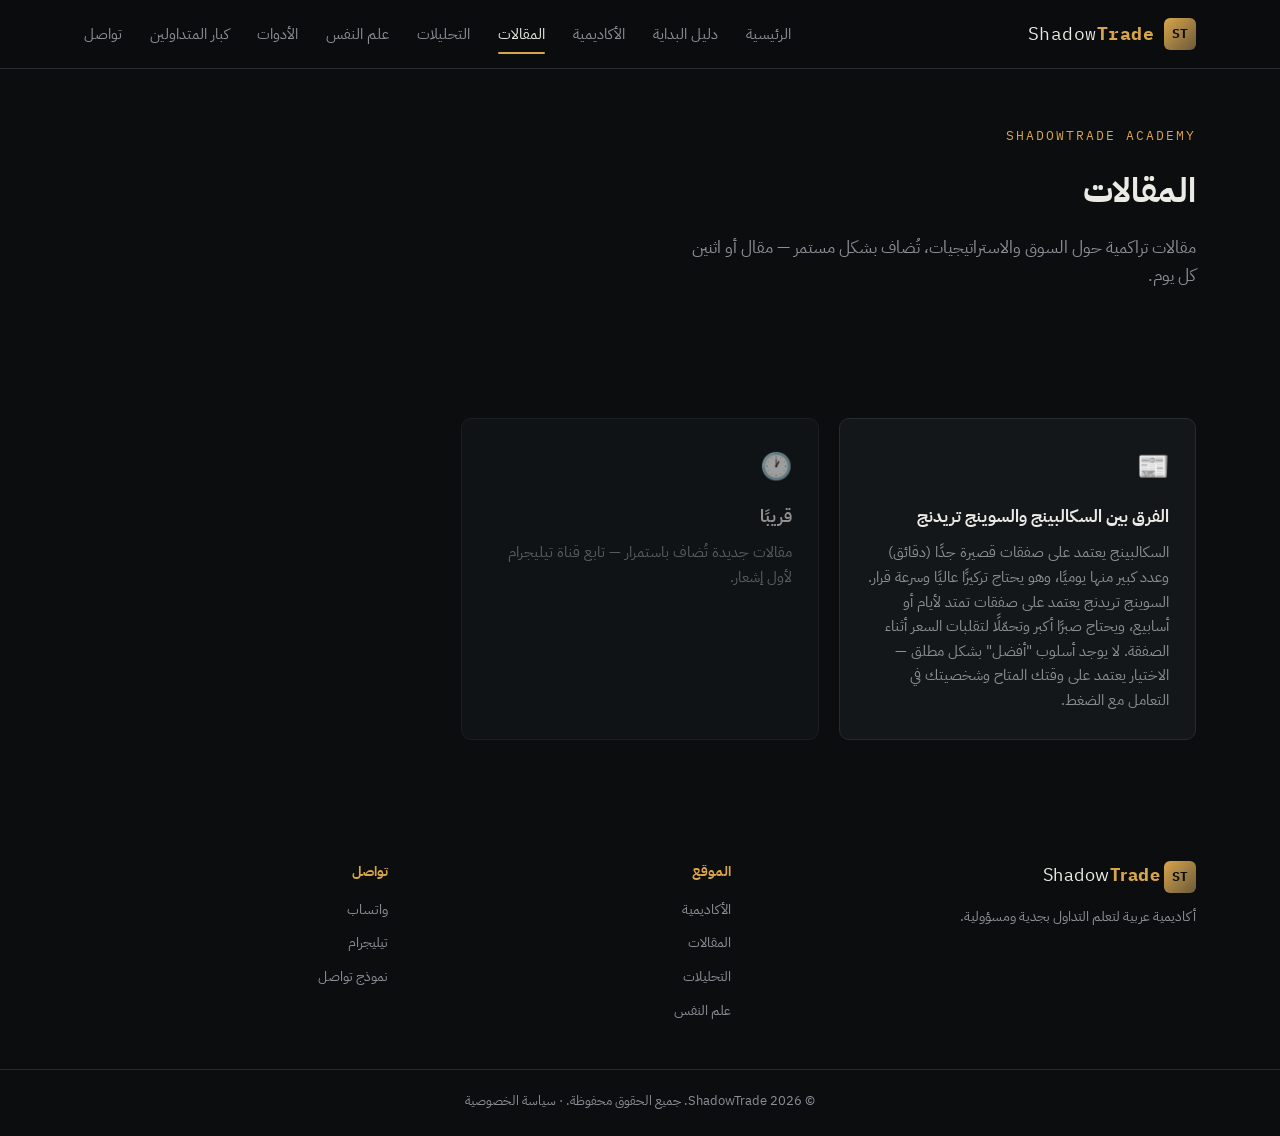
==== articles.html @ 2a8288a9 "Add files via upload" ====
<!DOCTYPE html>
<html lang="ar" dir="rtl">
<head>
<meta charset="UTF-8">
<meta name="viewport" content="width=device-width, initial-scale=1.0">
<title>المقالات — ShadowTrade Academy</title>
<meta name="description" content="مقالات ShadowTrade في التداول والتحليل، تُضاف بشكل مستمر.">
<link rel="preconnect" href="https://fonts.googleapis.com">
<link rel="preconnect" href="https://fonts.gstatic.com" crossorigin>
<link href="https://fonts.googleapis.com/css2?family=IBM+Plex+Sans+Arabic:wght@400;500;600;700&family=IBM+Plex+Mono:wght@400;500;600&display=swap" rel="stylesheet">
<link rel="stylesheet" href="style.css">
  <script async src="https://pagead2.googlesyndication.com/pagead/js/adsbygoogle.js?client=ca-pub-4995162342861334" crossorigin="anonymous"></script>
</head>
<body>

<header class="site-header">
  <div class="wrap header-inner">
    <a href="index.html" class="brand">
      <span class="brand-mark">ST</span>
      <span class="brand-name">Shadow<strong>Trade</strong></span>
    </a>
    <nav class="main-nav" id="mainNav">
      <a href="index.html">الرئيسية</a>
      <a href="getting-started.html">دليل البداية</a>
      <a href="academy.html">الأكاديمية</a>
      <a href="articles.html" class="active">المقالات</a>
      <a href="analysis.html">التحليلات</a>
      <a href="psychology.html">علم النفس</a>
      <a href="tools.html">الأدوات</a>
      <a href="traders.html">كبار المتداولين</a>
      <a href="contact.html">تواصل</a>
    </nav>
    <button class="nav-toggle" id="navToggle" aria-label="فتح القائمة" aria-expanded="false">
      <span></span><span></span><span></span>
    </button>
  </div>
</header>

<section class="academy-head">
  <div class="wrap">
    <p class="eyebrow">SHADOWTRADE ACADEMY</p>
    <h1>المقالات</h1>
    <p class="hero-sub">مقالات تراكمية حول السوق والاستراتيجيات، تُضاف بشكل مستمر — مقال أو اثنين كل يوم.</p>
  </div>
</section>

<section class="section">
  <div class="wrap">
    <div class="grid-cards">

      <article class="card" style="cursor:default;">
        <span class="card-icon">📰</span>
        <h3>الفرق بين السكالبينج والسوينج تريدنج</h3>
        <p>
          السكالبينج يعتمد على صفقات قصيرة جدًا (دقائق) وعدد كبير منها يوميًا، وهو يحتاج تركيزًا عاليًا وسرعة قرار.
          السوينج تريدنج يعتمد على صفقات تمتد لأيام أو أسابيع، ويحتاج صبرًا أكبر وتحمّلًا لتقلبات السعر أثناء الصفقة.
          لا يوجد أسلوب "أفضل" بشكل مطلق — الاختيار يعتمد على وقتك المتاح وشخصيتك في التعامل مع الضغط.
        </p>
      </article>

      <div class="card" style="cursor:default; opacity:0.6;">
        <span class="card-icon">🕐</span>
        <h3>قريبًا</h3>
        <p>مقالات جديدة تُضاف باستمرار — تابع قناة تيليجرام لأول إشعار.</p>
      </div>

    </div>
  </div>
</section>

<footer class="site-footer">
  <div class="wrap footer-inner">
    <div class="footer-brand">
      <span class="brand-mark">ST</span>
      <span class="brand-name">Shadow<strong>Trade</strong></span>
      <p>أكاديمية عربية لتعلم التداول بجدية ومسؤولية.</p>
    </div>
    <div class="footer-col">
      <h5>الموقع</h5>
      <a href="academy.html">الأكاديمية</a>
      <a href="articles.html">المقالات</a>
      <a href="analysis.html">التحليلات</a>
      <a href="psychology.html">علم النفس</a>
    </div>
    <div class="footer-col">
      <h5>تواصل</h5>
      <a href="https://whatsapp.com/channel/0029Vb8HulV3rZZjToSmQK2K" target="_blank" rel="noopener">واتساب</a>
      <a href="https://t.me/+Hec2GglMw-1kN2Fk" target="_blank" rel="noopener">تيليجرام</a>
      <a href="contact.html">نموذج تواصل</a>
    </div>
  </div>
  <p class="footer-bottom">© 2026 ShadowTrade. جميع الحقوق محفوظة. · <a href="privacy-policy.html">سياسة الخصوصية</a></p>
</footer>

<script src="script.js"></script>
</body>
</html>
---- style.css ----
/* ============================================
   ShadowTrade Academy — Design Tokens
   Palette: Terminal graphite + amber phosphor
   ============================================ */
:root{
  --bg:            #0B0D0F;
  --surface:       #14171A;
  --surface-alt:   #191D21;
  --border:        #262B30;
  --text:          #ECEAE4;
  --text-muted:    #8B9096;
  --amber:         #D9A54A;
  --amber-strong:  #E8B85E;
  --teal:          #4FA8A0;
  --brass-dim:     #6B5A3A;

  --font-arabic: "IBM Plex Sans Arabic", "Segoe UI", sans-serif;
  --font-mono:   "IBM Plex Mono", monospace;

  --radius: 10px;
  --wrap: 1160px;
}

*{margin:0;padding:0;box-sizing:border-box;}
html{scroll-behavior:smooth;}

body{
  background:var(--bg);
  color:var(--text);
  font-family:var(--font-arabic);
  line-height:1.7;
  font-size:16px;
}

.wrap{
  max-width:var(--wrap);
  margin-inline:auto;
  padding-inline:24px;
}

a{color:inherit;text-decoration:none;}
img{max-width:100%;display:block;}

@media (prefers-reduced-motion: reduce){
  *{animation-duration:0.01ms !important; animation-iteration-count:1 !important; transition-duration:0.01ms !important;}
}

/* ============ Header ============ */
.site-header{
  position:sticky; top:0; z-index:50;
  background:rgba(11,13,15,0.9);
  backdrop-filter:blur(8px);
  border-bottom:1px solid var(--border);
}
.header-inner{
  display:flex; align-items:center; justify-content:space-between;
  height:68px;
}
.brand{display:flex; align-items:center; gap:10px; font-family:var(--font-mono);}
.brand-mark{
  display:inline-flex; align-items:center; justify-content:center;
  width:32px; height:32px; border-radius:6px;
  background:linear-gradient(135deg, var(--amber), var(--brass-dim));
  color:#0B0D0F; font-weight:700; font-size:13px;
}
.brand-name{font-size:18px; letter-spacing:0.5px;}
.brand-name strong{color:var(--amber);}

.main-nav{display:flex; gap:28px;}
.main-nav a{
  font-size:14.5px; color:var(--text-muted);
  padding-block:6px; position:relative;
  transition:color .2s;
}
.main-nav a:hover, .main-nav a.active{color:var(--text);}
.main-nav a.active::after{
  content:""; position:absolute; right:0; left:0; bottom:-2px;
  height:2px; background:var(--amber); border-radius:2px;
}

.nav-toggle{
  display:none; flex-direction:column; gap:5px;
  background:none; border:none; cursor:pointer; padding:8px;
}
.nav-toggle span{width:22px; height:2px; background:var(--text);}

/* ============ Ticker ============ */
.ticker{
  background:var(--surface);
  border-bottom:1px solid var(--border);
  overflow:hidden;
  white-space:nowrap;
}
.ticker-track{
  display:inline-flex; gap:14px;
  padding-block:8px;
  font-family:var(--font-mono); font-size:12.5px;
  color:var(--text-muted); letter-spacing:0.5px;
  animation: ticker-scroll 40s linear infinite;
}
.ticker-track span:nth-of-type(2n){color:var(--amber);}
@keyframes ticker-scroll{
  from{transform:translateX(0);}
  to{transform:translateX(-50%);}
}

/* ============ Hero ============ */
.hero{padding-block:72px 56px;}
.hero-inner{
  display:grid; grid-template-columns:1.1fr 0.9fr;
  gap:56px; align-items:center;
}
.eyebrow{
  font-family:var(--font-mono); font-size:12.5px;
  color:var(--amber); letter-spacing:2px;
  margin-bottom:16px;
}
.hero h1{
  font-size:44px; line-height:1.25; font-weight:700;
  margin-bottom:20px;
}
.hero-sub{
  color:var(--text-muted); font-size:16.5px; max-width:520px;
  margin-bottom:32px;
}
.hero-cta{display:flex; gap:14px; margin-bottom:44px; flex-wrap:wrap;}

.btn{
  display:inline-flex; align-items:center; justify-content:center;
  padding:13px 26px; border-radius:8px; font-size:15px; font-weight:600;
  transition:transform .15s, background .2s, border-color .2s;
}
.btn:focus-visible{outline:2px solid var(--amber); outline-offset:2px;}
.btn-primary{background:var(--amber); color:#0B0D0F;}
.btn-primary:hover{background:var(--amber-strong); transform:translateY(-1px);}
.btn-ghost{border:1px solid var(--border); color:var(--text);}
.btn-ghost:hover{border-color:var(--amber); color:var(--amber);}

.hero-stats{display:flex; gap:36px;}
.hero-stats > div{display:flex; flex-direction:column;}
.stat-num{font-family:var(--font-mono); font-size:22px; color:var(--amber); font-weight:600;}
.stat-label{font-size:12.5px; color:var(--text-muted); margin-top:4px;}

.hero-chart{
  background:var(--surface);
  border:1px solid var(--border);
  border-radius:var(--radius);
  padding:20px;
}
.chart-svg{width:100%; height:auto;}
.grid-line{stroke:var(--border); stroke-width:1;}
.chart-path{
  fill:none; stroke:var(--amber); stroke-width:2.5;
  stroke-linecap:round; stroke-linejoin:round;
  stroke-dasharray:1000;
  stroke-dashoffset:1000;
  animation:draw-line 2.2s ease forwards;
}
.chart-path-glow{
  stroke:var(--amber); stroke-width:6; opacity:0.15; filter:blur(4px);
}
@keyframes draw-line{ to{stroke-dashoffset:0;} }
.chart-tag{
  display:block; margin-top:14px; text-align:center;
  font-family:var(--font-mono); font-size:12px; color:var(--text-muted);
}

/* ============ Sections ============ */
.section{padding-block:64px;}
.section-alt{background:var(--surface-alt);}
.section-label{
  font-family:var(--font-mono); font-size:12.5px;
  color:var(--amber); letter-spacing:2px; margin-bottom:10px;
}
.section-title{font-size:28px; font-weight:700; margin-bottom:40px; max-width:640px;}

.grid-cards{
  display:grid; grid-template-columns:repeat(3, 1fr); gap:20px;
}
.card{
  background:var(--surface);
  border:1px solid var(--border);
  border-radius:var(--radius);
  padding:26px;
  transition:border-color .2s, transform .2s;
}
.card:hover{border-color:var(--amber); transform:translateY(-3px);}
.card-icon{font-size:26px; display:block; margin-bottom:14px;}
.card h3{font-size:17px; margin-bottom:8px;}
.card p{font-size:14.5px; color:var(--text-muted);}

.tools-row{display:grid; grid-template-columns:repeat(3,1fr); gap:20px;}
.tool-mini{
  background:var(--bg);
  border:1px dashed var(--border);
  border-radius:var(--radius);
  padding:22px; position:relative;
}
.tool-mini h4{font-size:16px; margin-bottom:8px;}
.tool-mini p{font-size:14px; color:var(--text-muted);}
.tool-status{
  position:absolute; top:16px; left:16px;
  font-family:var(--font-mono); font-size:11px;
  color:var(--teal); border:1px solid var(--teal);
  padding:2px 8px; border-radius:20px;
}

.pillars{display:grid; grid-template-columns:repeat(3,1fr); gap:24px;}
.pillar{border-right:2px solid var(--amber); padding-right:18px;}
.pillar-index{
  display:block; font-family:var(--font-mono); font-size:14px;
  color:var(--amber); margin-bottom:8px; font-weight:600;
}
.pillar p{color:var(--text-muted); font-size:14.5px;}

/* ============ CTA band ============ */
.cta-band{
  background:linear-gradient(135deg, var(--surface), var(--surface-alt));
  border-top:1px solid var(--border);
  border-bottom:1px solid var(--border);
  padding-block:64px;
}
.cta-inner{text-align:center;}
.cta-band h2{font-size:26px; margin-bottom:12px;}
.cta-band p{color:var(--text-muted); margin-bottom:28px;}

/* ============ Footer ============ */
.site-footer{padding-block:56px 24px;}
.footer-inner{
  display:grid; grid-template-columns:1.4fr 1fr 1fr; gap:40px;
  margin-bottom:36px;
}
.footer-brand p{color:var(--text-muted); font-size:14px; margin-top:12px; max-width:260px;}
.footer-col h5{font-size:14px; color:var(--amber); margin-bottom:14px;}
.footer-col a{display:block; color:var(--text-muted); font-size:14px; margin-bottom:10px;}
.footer-col a:hover{color:var(--text);}
.footer-bottom{
  text-align:center; font-size:13px; color:var(--text-muted);
  border-top:1px solid var(--border); padding-top:20px;
}

/* ============ Academy page ============ */
.academy-head{padding-block:56px 32px;}
.academy-head h1{font-size:34px; font-weight:700; margin-bottom:14px;}

.progress-wrap{display:flex; align-items:center; gap:16px; margin-top:28px; max-width:480px;}
.progress-bar{flex:1; height:8px; background:var(--surface); border:1px solid var(--border); border-radius:20px; overflow:hidden;}
.progress-fill{height:100%; background:var(--amber); width:0%; transition:width .3s ease;}
.progress-text{font-family:var(--font-mono); font-size:12.5px; color:var(--text-muted); white-space:nowrap;}

.academy-body{padding-block:16px 64px;}
.academy-grid{
  display:grid; grid-template-columns:1fr 340px; gap:28px; align-items:start;
}

.player-frame{
  position:relative; width:100%; aspect-ratio:16/9;
  background:var(--surface); border:1px solid var(--border); border-radius:var(--radius);
  overflow:hidden;
}
.player-frame iframe{position:absolute; inset:0; width:100%; height:100%; border:0;}

.player-info{
  display:flex; align-items:center; justify-content:space-between;
  gap:16px; margin-top:18px; flex-wrap:wrap;
}
.player-info h2{font-size:19px;}
.btn-small{padding:9px 18px; font-size:13.5px;}
.btn-small.watched{border-color:var(--teal); color:var(--teal);}

.lecture-list{
  background:var(--surface); border:1px solid var(--border); border-radius:var(--radius);
  padding:10px; max-height:520px; overflow-y:auto;
  display:flex; flex-direction:column; gap:4px;
}
.lecture-item{
  display:flex; align-items:center; gap:12px;
  background:none; border:none; text-align:right;
  padding:12px 10px; border-radius:8px; cursor:pointer;
  color:var(--text-muted); font-family:var(--font-arabic); font-size:14px;
  width:100%; transition:background .15s, color .15s;
}
.lecture-item:hover{background:var(--surface-alt); color:var(--text);}
.lecture-item.active{background:var(--surface-alt); color:var(--amber);}
.lecture-num{
  font-family:var(--font-mono); font-size:12px; color:var(--text-muted);
  min-width:20px; text-align:center;
}
.lecture-item.active .lecture-num{color:var(--amber);}
.lecture-title{flex:1;}
.lecture-check{color:var(--teal); font-weight:700; min-width:16px; text-align:center;}

/* ============ Tier cards (contact page) ============ */
.tier-list{display:flex; flex-direction:column; gap:20px;}
.tier-card{
  background:var(--surface); border:1px solid var(--border); border-radius:var(--radius);
  padding:26px;
}
.tier-head{display:flex; align-items:center; gap:14px; flex-wrap:wrap; margin-bottom:12px;}
.tier-head h3{font-size:18px;}
.tier-badge{
  font-family:var(--font-mono); font-size:11.5px; padding:4px 12px;
  border-radius:20px; white-space:nowrap;
}
.tier-badge-open{background:rgba(79,168,160,0.12); color:var(--teal); border:1px solid var(--teal);}
.tier-badge-condition{background:rgba(217,165,74,0.12); color:var(--amber); border:1px solid var(--amber);}
.tier-card p{color:var(--text-muted); font-size:14.5px; margin-bottom:14px;}
.tier-steps{list-style:none; margin-bottom:18px; display:flex; flex-direction:column; gap:8px;}
.tier-steps li{
  font-size:14px; color:var(--text); padding-right:22px; position:relative;
}
.tier-steps li::before{
  content:"›"; position:absolute; right:0; color:var(--amber); font-weight:700;
}
.tier-card .btn{margin-inline-end:10px; margin-top:4px;}
.tier-disclaimer{
  font-size:12.5px; color:var(--text-muted); margin-top:24px;
  border-top:1px solid var(--border); padding-top:18px; line-height:1.8;
}

/* ============ Step cards (getting started) ============ */
.step-list{display:flex; flex-direction:column; gap:10px;}
.step-card{
  display:flex; align-items:center; gap:18px;
  background:var(--surface); border:1px solid var(--border); border-radius:var(--radius);
  padding:18px 20px; transition:border-color .2s, transform .2s;
}
.step-card:hover{border-color:var(--amber); transform:translateX(-3px);}
.step-num{
  font-family:var(--font-mono); font-weight:700; font-size:15px;
  min-width:34px; height:34px; display:flex; align-items:center; justify-content:center;
  background:var(--surface-alt); border:1px solid var(--border); border-radius:50%;
  color:var(--amber);
}
.step-card h3{font-size:16px; margin-bottom:4px;}
.step-card p{font-size:13.5px; color:var(--text-muted); margin:0;}
.step-arrow{margin-inline-start:auto; font-size:20px; color:var(--text-muted);}

/* ============ Live note (academy page) ============ */
.live-note{
  display:flex; align-items:flex-start; gap:12px;
  background:var(--surface); border:1px solid var(--border); border-radius:var(--radius);
  padding:16px 18px; margin-top:22px; max-width:640px;
}
.live-dot{
  width:9px; height:9px; border-radius:50%; background:#E15757;
  margin-top:6px; flex-shrink:0;
  box-shadow:0 0 0 0 rgba(225,87,87,0.5);
  animation:live-pulse 2s infinite;
}
@keyframes live-pulse{
  0%{box-shadow:0 0 0 0 rgba(225,87,87,0.4);}
  70%{box-shadow:0 0 0 8px rgba(225,87,87,0);}
  100%{box-shadow:0 0 0 0 rgba(225,87,87,0);}
}
.live-note p{font-size:13.5px; color:var(--text-muted); margin:0; line-height:1.8;}
.live-note a{color:var(--amber); font-weight:600;}

/* ============ Meetup card (homepage) ============ */
.meetup-card{
  display:flex; align-items:center; justify-content:space-between; gap:32px;
  background:var(--surface); border:1px solid var(--border); border-radius:var(--radius);
  padding:32px;
}
.meetup-info .tier-badge{display:inline-block; margin-bottom:16px;}
.meetup-card .btn{flex-shrink:0;}

/* ============ Intro splash ============ */
.intro-splash{
  position:fixed; inset:0; z-index:999;
  background:var(--bg);
  display:flex; flex-direction:column; align-items:center; justify-content:center;
  gap:14px;
  animation: splash-out 0.6s ease forwards;
  animation-delay: 5s;
}
.intro-mark{
  font-family:var(--font-mono); font-weight:700;
  font-size:clamp(40px, 12vw, 84px);
  letter-spacing:4px; color:var(--amber);
  text-shadow:0 0 24px rgba(217,165,74,0.45);
  opacity:0;
  animation: splash-in 0.8s ease forwards;
}
.intro-sub{
  font-size:15px; color:var(--text-muted); letter-spacing:0.5px;
  opacity:0;
  animation: splash-in 0.8s ease forwards;
  animation-delay:0.25s;
}
@keyframes splash-in{
  from{opacity:0; transform:translateY(10px);}
  to{opacity:1; transform:translateY(0);}
}
@keyframes splash-out{
  0%{opacity:1; visibility:visible;}
  90%{opacity:0; visibility:visible;}
  100%{opacity:0; visibility:hidden; pointer-events:none;}
}

/* ============ Calculators (tools page) ============ */
.calc-box{
  display:grid; grid-template-columns:1fr 1fr; gap:24px; align-items:stretch;
}
.calc-form{
  background:var(--surface); border:1px solid var(--border); border-radius:var(--radius);
  padding:24px; display:flex; flex-direction:column; gap:16px;
}
.calc-form label{
  display:flex; flex-direction:column; gap:6px;
  font-size:13.5px; color:var(--text-muted);
}
.calc-form input, .calc-form select{
  background:var(--bg); border:1px solid var(--border); border-radius:8px;
  padding:11px 14px; color:var(--text); font-family:var(--font-arabic); font-size:14.5px;
}
.calc-form input:focus, .calc-form select:focus{outline:none; border-color:var(--amber);}
.calc-form .btn{margin-top:6px;}

.calc-result{
  background:var(--surface-alt); border:1px solid var(--border); border-radius:var(--radius);
  padding:24px; display:flex; flex-direction:column; align-items:center; justify-content:center;
  text-align:center; gap:8px;
}
.result-label{font-family:var(--font-mono); font-size:12px; color:var(--text-muted); letter-spacing:1px;}
.result-value{font-family:var(--font-mono); font-size:34px; font-weight:700; color:var(--amber);}
.result-sub{font-size:13px; color:var(--text-muted);}

/* ============ Trading journal ============ */
.journal-form{
  display:grid; grid-template-columns:1fr 1fr 1fr 1fr 1.4fr auto; gap:10px;
  margin-bottom:24px;
}
.journal-form input, .journal-form select{
  background:var(--surface); border:1px solid var(--border); border-radius:8px;
  padding:10px 12px; color:var(--text); font-family:var(--font-arabic); font-size:13.5px;
}
.journal-form input:focus, .journal-form select:focus{outline:none; border-color:var(--amber);}

.journal-table-wrap{
  background:var(--surface); border:1px solid var(--border); border-radius:var(--radius);
  overflow-x:auto;
}
.journal-table{width:100%; border-collapse:collapse; font-size:13.5px;}
.journal-table th, .journal-table td{
  padding:12px 14px; text-align:right; border-bottom:1px solid var(--border); white-space:nowrap;
}
.journal-table th{color:var(--text-muted); font-family:var(--font-mono); font-size:11.5px;}
.journal-table .positive{color:var(--teal); font-weight:600;}
.journal-table .negative{color:#E15757; font-weight:600;}
.journal-delete{
  background:none; border:1px solid var(--border); color:var(--text-muted);
  border-radius:6px; padding:5px 10px; font-size:12px; cursor:pointer;
}
.journal-delete:hover{border-color:#E15757; color:#E15757;}
.journal-empty{padding:24px; text-align:center; color:var(--text-muted); font-size:14px;}

/* ============ Psychology page ============ */
.psych-list{display:flex; flex-direction:column; gap:18px;}
.psych-card{
  background:var(--surface); border:1px solid var(--border); border-radius:var(--radius);
  padding:28px; position:relative;
}
.psych-num{
  font-family:var(--font-mono); font-size:13px; color:var(--amber);
  letter-spacing:2px; display:block; margin-bottom:10px;
}
.psych-card h2{font-size:19px; margin-bottom:12px;}
.psych-card p{font-size:14.5px; color:var(--text-muted); margin-bottom:12px;}
.psych-tip{
  background:var(--surface-alt); border-right:2px solid var(--amber);
  padding:12px 16px; border-radius:6px; font-size:14px; color:var(--text);
  margin-bottom:0 !important;
}
.psych-tip strong{color:var(--amber);}

/* ============ Trader cards ============ */
.trader-list{display:flex; flex-direction:column; gap:18px;}
.trader-card{
  background:var(--surface); border:1px solid var(--border); border-radius:var(--radius);
  padding:26px;
}
.trader-card h3{font-size:18px; margin-bottom:6px;}
.trader-era{font-family:var(--font-mono); font-size:12px; color:var(--amber); margin-bottom:12px;}
.trader-card p{font-size:14.5px; color:var(--text-muted); margin-bottom:12px;}

/* ============ Policy content ============ */
.policy-content{max-width:720px;}
.policy-content h2{font-size:18px; color:var(--amber); margin-top:32px; margin-bottom:12px;}
.policy-content h2:first-child{margin-top:0;}
.policy-content p{font-size:14.5px; color:var(--text-muted); line-height:1.9; margin-bottom:8px;}
.policy-content a{color:var(--amber); text-decoration:underline;}

/* ============ Responsive (base) ============ */
@media (max-width: 900px){
  .main-nav{
    position:absolute; top:68px; right:0; left:0;
    background:var(--bg); border-bottom:1px solid var(--border);
    flex-direction:column; padding:16px 24px; gap:16px;
    display:none;
  }
  .main-nav.open{display:flex;}
  .nav-toggle{display:flex;}
  .hero-inner{grid-template-columns:1fr;}
  .hero h1{font-size:32px;}
  .grid-cards, .tools-row, .pillars{grid-template-columns:1fr;}
  .footer-inner{grid-template-columns:1fr; gap:28px;}
  .academy-grid{grid-template-columns:1fr;}
  .lecture-list{max-height:340px;}
  .meetup-card{flex-direction:column; align-items:flex-start; text-align:right;}
  .meetup-card .btn{width:100%; justify-content:center;}
  .calc-box{grid-template-columns:1fr;}
  .journal-form{grid-template-columns:1fr;}
}
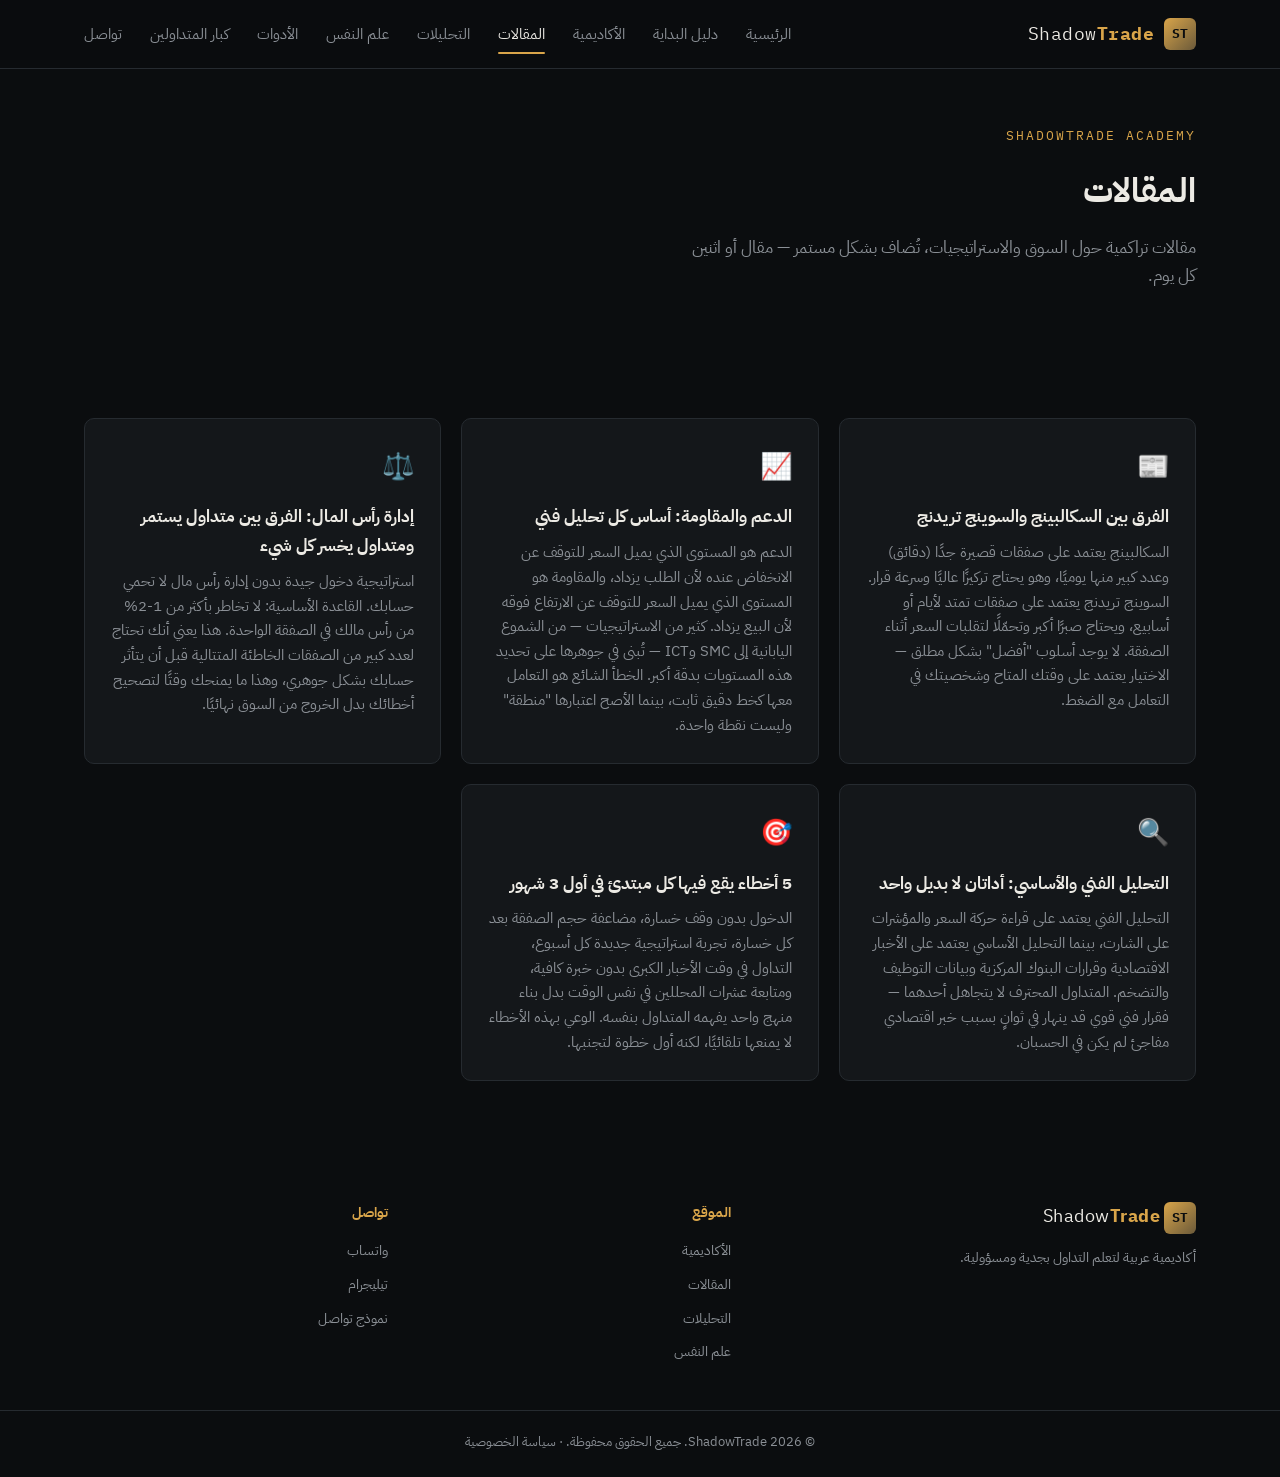
==== commit 5461c096: "Add files via upload" ====
--- a/articles.html
+++ b/articles.html
@@ -58,11 +58,42 @@
         </p>
       </article>
 
-      <div class="card" style="cursor:default; opacity:0.6;">
-        <span class="card-icon">🕐</span>
-        <h3>قريبًا</h3>
-        <p>مقالات جديدة تُضاف باستمرار — تابع قناة تيليجرام لأول إشعار.</p>
-      </div>
+      <article class="card" style="cursor:default;">
+        <span class="card-icon">📈</span>
+        <h3>الدعم والمقاومة: أساس كل تحليل فني</h3>
+        <p>
+          الدعم هو المستوى الذي يميل السعر للتوقف عن الانخفاض عنده لأن الطلب يزداد، والمقاومة هو المستوى الذي يميل السعر للتوقف عن الارتفاع فوقه لأن البيع يزداد.
+          كثير من الاستراتيجيات — من الشموع اليابانية إلى SMC وICT — تُبنى في جوهرها على تحديد هذه المستويات بدقة أكبر.
+          الخطأ الشائع هو التعامل معها كخط دقيق ثابت، بينما الأصح اعتبارها "منطقة" وليست نقطة واحدة.
+        </p>
+      </article>
+
+      <article class="card" style="cursor:default;">
+        <span class="card-icon">⚖️</span>
+        <h3>إدارة رأس المال: الفرق بين متداول يستمر ومتداول يخسر كل شيء</h3>
+        <p>
+          استراتيجية دخول جيدة بدون إدارة رأس مال لا تحمي حسابك. القاعدة الأساسية: لا تخاطر بأكثر من 1-2% من رأس مالك في الصفقة الواحدة.
+          هذا يعني أنك تحتاج لعدد كبير من الصفقات الخاطئة المتتالية قبل أن يتأثر حسابك بشكل جوهري، وهذا ما يمنحك وقتًا لتصحيح أخطائك بدل الخروج من السوق نهائيًا.
+        </p>
+      </article>
+
+      <article class="card" style="cursor:default;">
+        <span class="card-icon">🔍</span>
+        <h3>التحليل الفني والأساسي: أداتان لا بديل واحد</h3>
+        <p>
+          التحليل الفني يعتمد على قراءة حركة السعر والمؤشرات على الشارت، بينما التحليل الأساسي يعتمد على الأخبار الاقتصادية وقرارات البنوك المركزية وبيانات التوظيف والتضخم.
+          المتداول المحترف لا يتجاهل أحدهما — فقرار فني قوي قد ينهار في ثوانٍ بسبب خبر اقتصادي مفاجئ لم يكن في الحسبان.
+        </p>
+      </article>
+
+      <article class="card" style="cursor:default;">
+        <span class="card-icon">🎯</span>
+        <h3>5 أخطاء يقع فيها كل مبتدئ في أول 3 شهور</h3>
+        <p>
+          الدخول بدون وقف خسارة، مضاعفة حجم الصفقة بعد كل خسارة، تجربة استراتيجية جديدة كل أسبوع، التداول في وقت الأخبار الكبرى بدون خبرة كافية،
+          ومتابعة عشرات المحللين في نفس الوقت بدل بناء منهج واحد يفهمه المتداول بنفسه. الوعي بهذه الأخطاء لا يمنعها تلقائيًا، لكنه أول خطوة لتجنبها.
+        </p>
+      </article>
 
     </div>
   </div>
